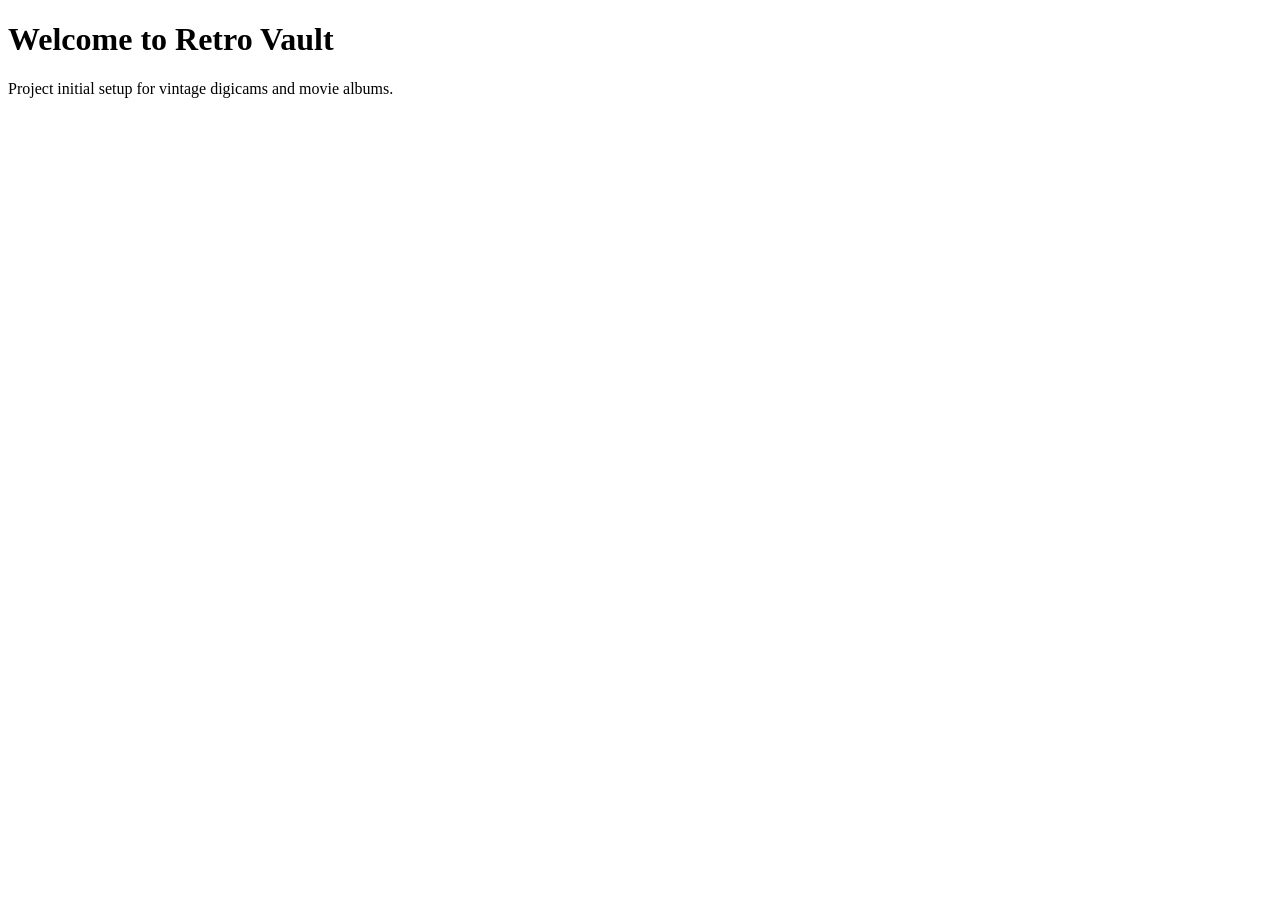
==== index.html @ f95a5327 "Initial commit: Setup project skeleton and README" ====
<!DOCTYPE html>
<html lang="en">
<head>
    <meta charset="UTF-8">
    <meta name="viewport" content="width=device-width, initial-scale=1.0">
    <title>Retro Vault - Vintage Digicams & Albums</title>
</head>
<body>
    <h1>Welcome to Retro Vault</h1>
    <p>Project initial setup for vintage digicams and movie albums.</p>
</body>
</html>
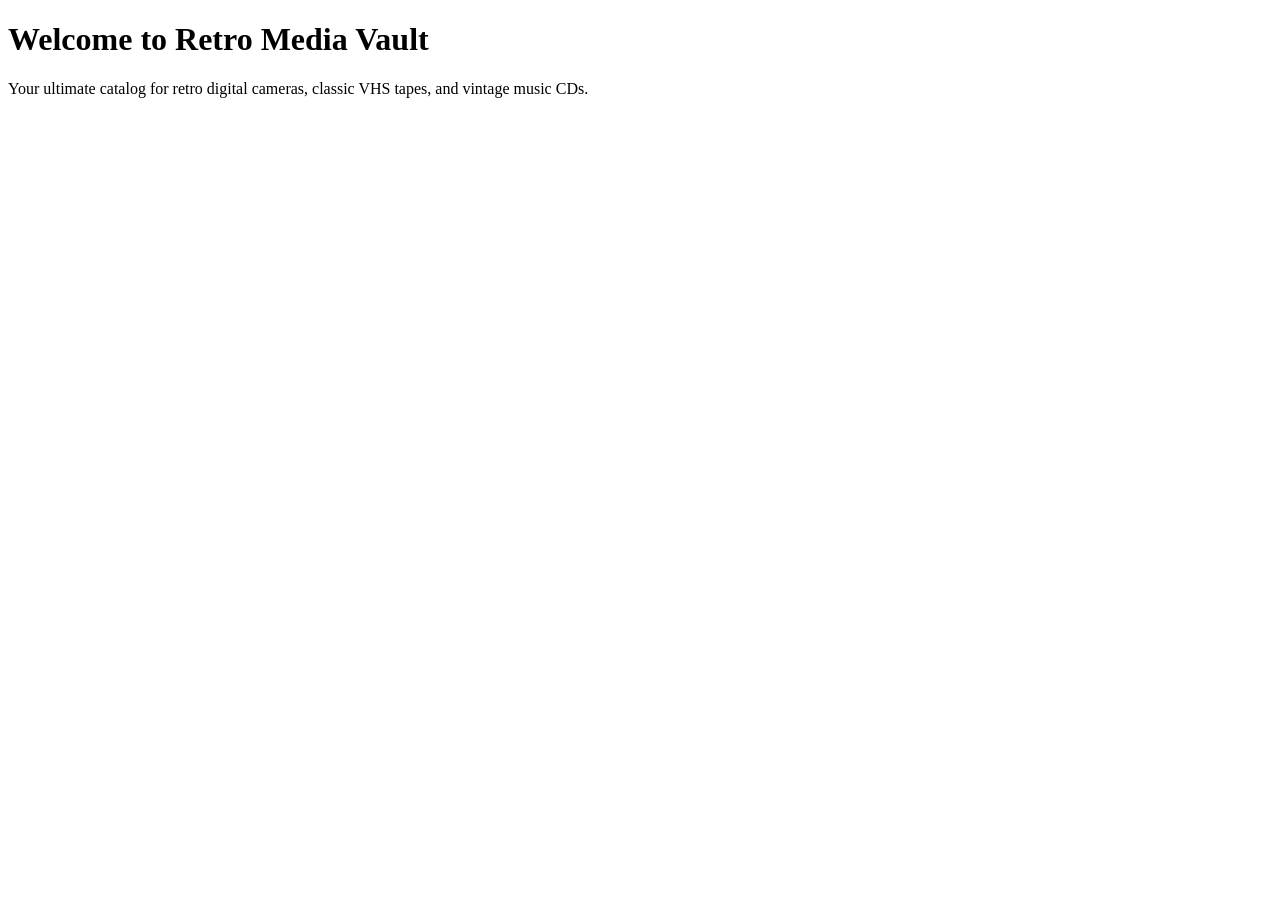
==== commit 8ad49c49: "Update project name to Retro Media Vault" ====
--- a/index.html
+++ b/index.html
@@ -3,10 +3,10 @@
 <head>
     <meta charset="UTF-8">
     <meta name="viewport" content="width=device-width, initial-scale=1.0">
-    <title>Retro Vault - Vintage Digicams & Albums</title>
+    <title>Retro Media Vault</title>
 </head>
 <body>
-    <h1>Welcome to Retro Vault</h1>
-    <p>Project initial setup for vintage digicams and movie albums.</p>
+    <h1>Welcome to Retro Media Vault</h1>
+    <p>Your ultimate catalog for retro digital cameras, classic VHS tapes, and vintage music CDs.</p>
 </body>
-</html>
+</html>
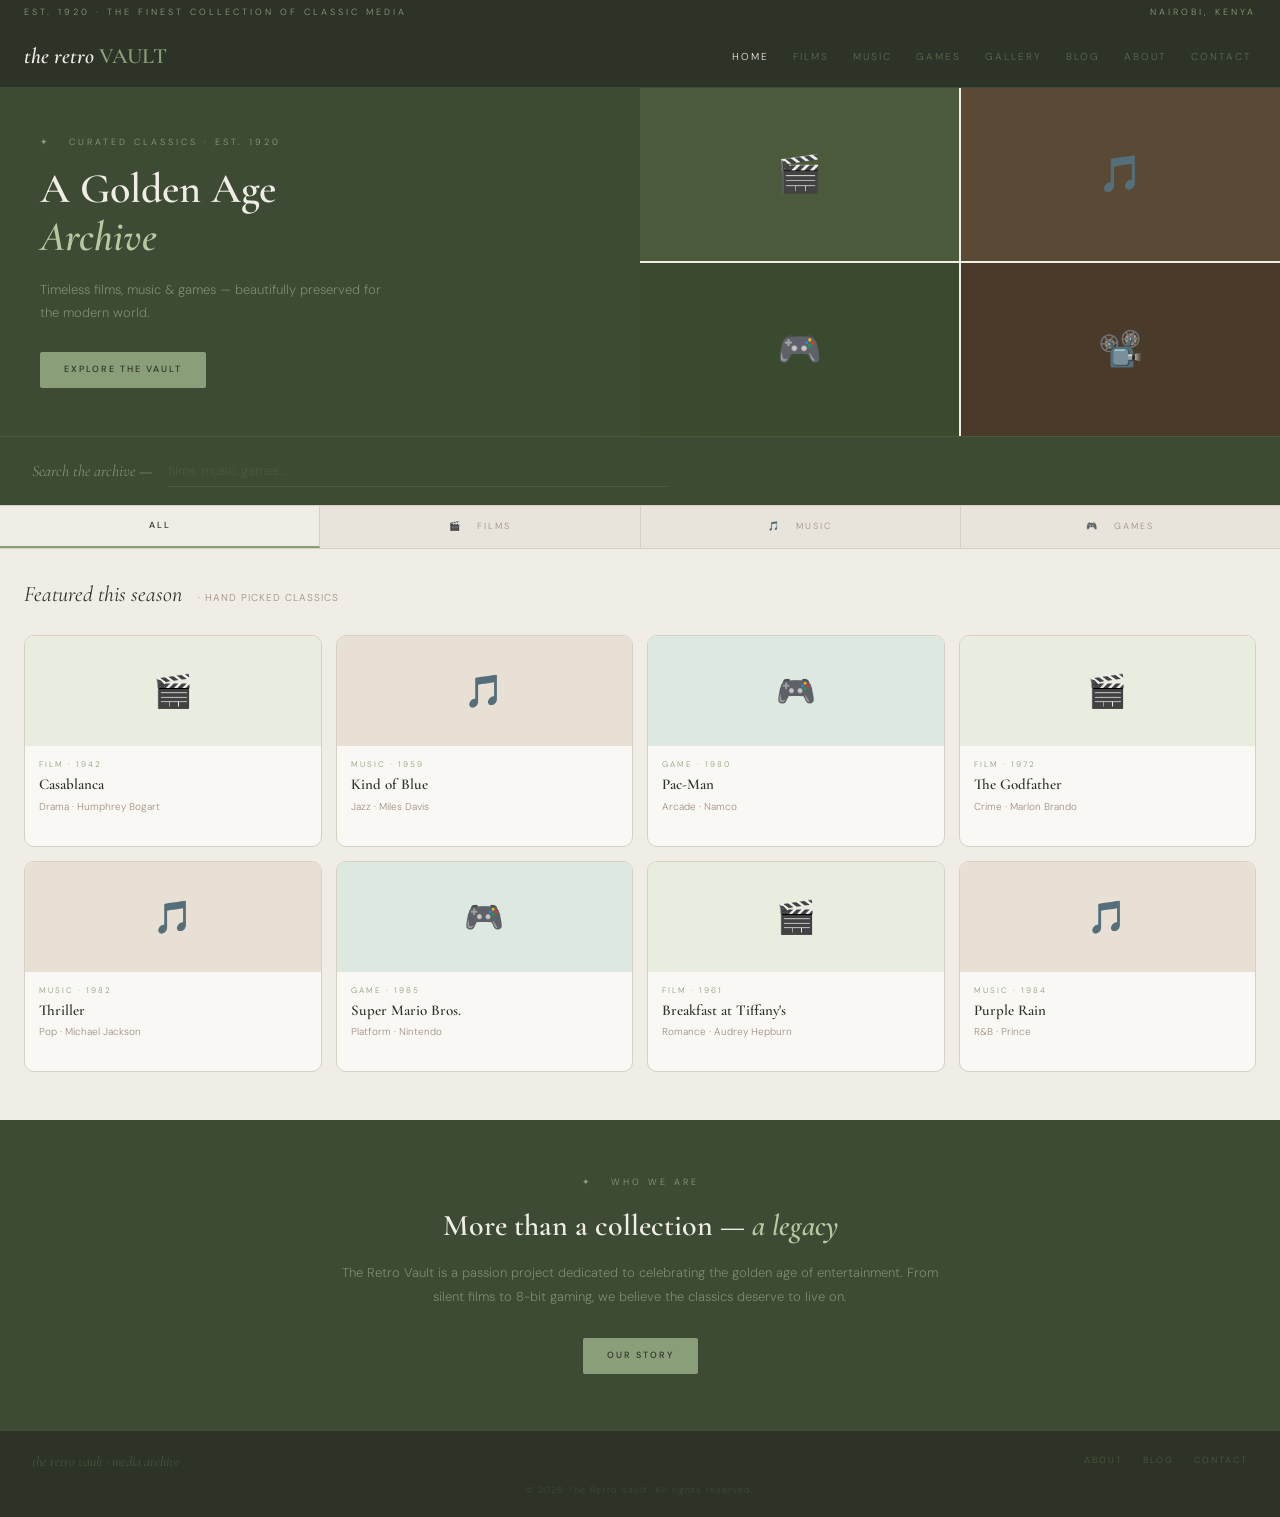
==== commit 125bc36a: "Add project structure with homepage, CSS styles and JS functionality" ====
--- a/index.html
+++ b/index.html
@@ -1,12 +1,189 @@
 <!DOCTYPE html>
 <html lang="en">
 <head>
-    <meta charset="UTF-8">
-    <meta name="viewport" content="width=device-width, initial-scale=1.0">
-    <title>Retro Media Vault</title>
+  <meta charset="UTF-8">
+  <meta name="viewport" content="width=device-width, initial-scale=1.0">
+  <title>The Retro Vault · Media Archive</title>
+  <link href="https://cdn.jsdelivr.net/npm/bootstrap@5.3.0/dist/css/bootstrap.min.css" rel="stylesheet">
+  <link href="https://fonts.googleapis.com/css2?family=Cormorant+Garamond:ital,wght@0,400;0,600;1,400;1,600&family=DM+Sans:wght@300;400;500&display=swap" rel="stylesheet">
+  <link rel="stylesheet" href="css/style.css">
 </head>
 <body>
-    <h1>Welcome to Retro Media Vault</h1>
-    <p>Your ultimate catalog for retro digital cameras, classic VHS tapes, and vintage music CDs.</p>
+
+  <!-- TOP BAR -->
+  <div class="top-bar">
+    <span>EST. 1920 · THE FINEST COLLECTION OF CLASSIC MEDIA</span>
+    <span>NAIROBI, KENYA</span>
+  </div>
+
+  <!-- NAVBAR -->
+  <nav class="navbar navbar-expand-lg main-nav">
+    <div class="container-fluid px-4">
+      <a class="navbar-brand nav-logo" href="index.html">
+        the retro <span>VAULT</span>
+      </a>
+      <button class="navbar-toggler" type="button" data-bs-toggle="collapse" data-bs-target="#navMenu">
+        <span class="navbar-toggler-icon"></span>
+      </button>
+      <div class="collapse navbar-collapse justify-content-end" id="navMenu">
+        <ul class="navbar-nav gap-3">
+          <li class="nav-item"><a class="nav-link active" href="index.html">HOME</a></li>
+          <li class="nav-item"><a class="nav-link" href="films.html">FILMS</a></li>
+          <li class="nav-item"><a class="nav-link" href="music.html">MUSIC</a></li>
+          <li class="nav-item"><a class="nav-link" href="games.html">GAMES</a></li>
+          <li class="nav-item"><a class="nav-link" href="gallery.html">GALLERY</a></li>
+          <li class="nav-item"><a class="nav-link" href="blog.html">BLOG</a></li>
+          <li class="nav-item"><a class="nav-link" href="about.html">ABOUT</a></li>
+          <li class="nav-item"><a class="nav-link" href="contact.html">CONTACT</a></li>
+        </ul>
+      </div>
+    </div>
+  </nav>
+
+  <!-- HERO -->
+  <section class="hero-section">
+    <div class="hero-left">
+      <div class="hero-tag">✦ &nbsp; CURATED CLASSICS · EST. 1920</div>
+      <h1 class="hero-title">A Golden Age<br><em>Archive</em></h1>
+      <p class="hero-sub">Timeless films, music & games — beautifully preserved for the modern world.</p>
+      <a href="films.html" class="hero-btn">EXPLORE THE VAULT</a>
+    </div>
+    <div class="hero-right">
+      <div class="hero-grid-item hg-a">🎬</div>
+      <div class="hero-grid-item hg-b">🎵</div>
+      <div class="hero-grid-item hg-c">🎮</div>
+      <div class="hero-grid-item hg-d">📽️</div>
+    </div>
+  </section>
+
+  <!-- SEARCH BAR -->
+  <div class="search-section">
+    <span class="search-label">Search the archive —</span>
+    <input type="text" id="searchInput" class="search-input" placeholder="films, music, games..." oninput="filterCards()">
+  </div>
+
+  <!-- CATEGORY FILTER -->
+  <div class="cat-bar">
+    <button class="cat-btn active" onclick="filterByCategory('all', this)">ALL</button>
+    <button class="cat-btn" onclick="filterByCategory('film', this)">🎬 &nbsp; FILMS</button>
+    <button class="cat-btn" onclick="filterByCategory('music', this)">🎵 &nbsp; MUSIC</button>
+    <button class="cat-btn" onclick="filterByCategory('game', this)">🎮 &nbsp; GAMES</button>
+  </div>
+
+  <!-- FEATURED COLLECTION -->
+  <section class="collection-section container-fluid px-4">
+    <div class="section-header">
+      <h2 class="section-title">Featured this season</h2>
+      <span class="section-sub">· HAND PICKED CLASSICS</span>
+    </div>
+
+    <div class="cards-grid" id="cardsGrid">
+
+      <div class="vault-card" data-category="film" data-title="casablanca">
+        <div class="card-thumb thumb-film">🎬</div>
+        <div class="card-body-inner">
+          <div class="card-cat">FILM · 1942</div>
+          <h3 class="card-title">Casablanca</h3>
+          <p class="card-meta">Drama · Humphrey Bogart</p>
+        </div>
+      </div>
+
+      <div class="vault-card" data-category="music" data-title="kind of blue">
+        <div class="card-thumb thumb-music">🎵</div>
+        <div class="card-body-inner">
+          <div class="card-cat">MUSIC · 1959</div>
+          <h3 class="card-title">Kind of Blue</h3>
+          <p class="card-meta">Jazz · Miles Davis</p>
+        </div>
+      </div>
+
+      <div class="vault-card" data-category="game" data-title="pac-man">
+        <div class="card-thumb thumb-game">🎮</div>
+        <div class="card-body-inner">
+          <div class="card-cat">GAME · 1980</div>
+          <h3 class="card-title">Pac-Man</h3>
+          <p class="card-meta">Arcade · Namco</p>
+        </div>
+      </div>
+
+      <div class="vault-card" data-category="film" data-title="the godfather">
+        <div class="card-thumb thumb-film">🎬</div>
+        <div class="card-body-inner">
+          <div class="card-cat">FILM · 1972</div>
+          <h3 class="card-title">The Godfather</h3>
+          <p class="card-meta">Crime · Marlon Brando</p>
+        </div>
+      </div>
+
+      <div class="vault-card" data-category="music" data-title="thriller">
+        <div class="card-thumb thumb-music">🎵</div>
+        <div class="card-body-inner">
+          <div class="card-cat">MUSIC · 1982</div>
+          <h3 class="card-title">Thriller</h3>
+          <p class="card-meta">Pop · Michael Jackson</p>
+        </div>
+      </div>
+
+      <div class="vault-card" data-category="game" data-title="super mario bros">
+        <div class="card-thumb thumb-game">🎮</div>
+        <div class="card-body-inner">
+          <div class="card-cat">GAME · 1985</div>
+          <h3 class="card-title">Super Mario Bros.</h3>
+          <p class="card-meta">Platform · Nintendo</p>
+        </div>
+      </div>
+
+      <div class="vault-card" data-category="film" data-title="breakfast at tiffanys">
+        <div class="card-thumb thumb-film">🎬</div>
+        <div class="card-body-inner">
+          <div class="card-cat">FILM · 1961</div>
+          <h3 class="card-title">Breakfast at Tiffany's</h3>
+          <p class="card-meta">Romance · Audrey Hepburn</p>
+        </div>
+      </div>
+
+      <div class="vault-card" data-category="music" data-title="purple rain">
+        <div class="card-thumb thumb-music">🎵</div>
+        <div class="card-body-inner">
+          <div class="card-cat">MUSIC · 1984</div>
+          <h3 class="card-title">Purple Rain</h3>
+          <p class="card-meta">R&B · Prince</p>
+        </div>
+      </div>
+
+    </div>
+
+    <!-- No results message -->
+    <div id="noResults" class="no-results" style="display:none;">
+      Nothing found in the archive for that search.
+    </div>
+
+  </section>
+
+  <!-- ABOUT STRIP -->
+  <section class="about-strip">
+    <div class="about-strip-inner">
+      <div class="about-strip-tag">✦ &nbsp; WHO WE ARE</div>
+      <h2 class="about-strip-title">More than a collection — <em>a legacy</em></h2>
+      <p class="about-strip-text">The Retro Vault is a passion project dedicated to celebrating the golden age of entertainment. From silent films to 8-bit gaming, we believe the classics deserve to live on.</p>
+      <a href="about.html" class="hero-btn">OUR STORY</a>
+    </div>
+  </section>
+
+  <!-- FOOTER -->
+  <footer class="main-footer">
+    <div class="footer-inner">
+      <div class="footer-logo">the retro vault · media archive</div>
+      <div class="footer-links">
+        <a href="about.html">ABOUT</a>
+        <a href="blog.html">BLOG</a>
+        <a href="contact.html">CONTACT</a>
+      </div>
+    </div>
+    <div class="footer-copy">© 2026 The Retro Vault. All rights reserved.</div>
+  </footer>
+
+  <script src="https://cdn.jsdelivr.net/npm/bootstrap@5.3.0/dist/js/bootstrap.bundle.min.js"></script>
+  <script src="js/main.js"></script>
 </body>
 </html>
--- a/css/style.css
+++ b/css/style.css
@@ -0,0 +1,418 @@
+@import url('https://fonts.googleapis.com/css2?family=Cormorant+Garamond:ital,wght@0,400;0,600;1,400;1,600&family=DM+Sans:wght@300;400;500&display=swap');
+
+/* ── ROOT & RESET ── */
+*, *::before, *::after { box-sizing: border-box; margin: 0; padding: 0; }
+
+:root {
+  --cream:       #f0ede6;
+  --cream-dark:  #e8e4db;
+  --cream-border:#d6cfc4;
+  --sage-deep:   #2e3328;
+  --sage-mid:    #3d4a34;
+  --sage-light:  #4a5a3a;
+  --sage-accent: #8a9e7a;
+  --sage-soft:   #b5c9a0;
+  --muted:       #7a8b70;
+  --text-muted:  #a09080;
+  --white:       #faf8f4;
+}
+
+body {
+  background: var(--cream);
+  color: var(--sage-deep);
+  font-family: 'DM Sans', sans-serif;
+  font-weight: 300;
+}
+
+/* ── TOP BAR ── */
+.top-bar {
+  background: var(--sage-deep);
+  padding: 6px 24px;
+  display: flex;
+  justify-content: space-between;
+  align-items: center;
+  font-size: 9px;
+  letter-spacing: 3px;
+  color: var(--sage-accent);
+}
+
+/* ── NAVBAR ── */
+.main-nav {
+  background: var(--sage-deep);
+  border-bottom: 1px solid var(--sage-mid);
+  padding: 0 !important;
+  height: 62px;
+}
+
+.nav-logo {
+  font-family: 'Cormorant Garamond', serif;
+  font-size: 22px;
+  font-weight: 600;
+  color: var(--cream) !important;
+  font-style: italic;
+  text-decoration: none;
+}
+
+.nav-logo span {
+  color: var(--sage-accent);
+  font-style: normal;
+}
+
+.navbar-nav .nav-link {
+  font-size: 10px;
+  letter-spacing: 2px;
+  color: #5a6b50 !important;
+  font-weight: 300;
+  transition: color 0.2s;
+  padding: 8px 4px !important;
+}
+
+.navbar-nav .nav-link:hover,
+.navbar-nav .nav-link.active {
+  color: var(--cream) !important;
+}
+
+.navbar-toggler { border-color: var(--sage-accent); }
+.navbar-toggler-icon { filter: invert(1); }
+
+/* ── HERO ── */
+.hero-section {
+  display: grid;
+  grid-template-columns: 1fr 1fr;
+  min-height: 280px;
+}
+
+.hero-left {
+  background: var(--sage-mid);
+  padding: 48px 40px;
+  display: flex;
+  flex-direction: column;
+  justify-content: center;
+}
+
+.hero-tag {
+  font-size: 9px;
+  letter-spacing: 3px;
+  color: var(--sage-accent);
+  margin-bottom: 16px;
+  font-weight: 300;
+}
+
+.hero-title {
+  font-family: 'Cormorant Garamond', serif;
+  font-size: 42px;
+  font-weight: 600;
+  color: var(--cream);
+  line-height: 1.15;
+  margin-bottom: 16px;
+}
+
+.hero-title em {
+  color: var(--sage-soft);
+  font-style: italic;
+}
+
+.hero-sub {
+  font-size: 13px;
+  color: var(--muted);
+  line-height: 1.8;
+  margin-bottom: 28px;
+  font-weight: 300;
+  max-width: 360px;
+}
+
+.hero-btn {
+  display: inline-block;
+  padding: 11px 24px;
+  background: var(--sage-accent);
+  color: var(--sage-deep);
+  font-size: 9px;
+  letter-spacing: 2px;
+  border-radius: 2px;
+  font-weight: 500;
+  text-decoration: none;
+  width: fit-content;
+  transition: background 0.2s;
+}
+
+.hero-btn:hover {
+  background: var(--sage-soft);
+  color: var(--sage-deep);
+}
+
+.hero-right {
+  display: grid;
+  grid-template-columns: 1fr 1fr;
+  grid-template-rows: 1fr 1fr;
+  gap: 2px;
+}
+
+.hero-grid-item {
+  display: flex;
+  align-items: center;
+  justify-content: center;
+  font-size: 36px;
+}
+
+.hg-a { background: #4a5a3a; }
+.hg-b { background: #5a4a35; }
+.hg-c { background: #3a4a2e; }
+.hg-d { background: #4a3a2a; }
+
+/* ── SEARCH ── */
+.search-section {
+  background: var(--sage-mid);
+  padding: 18px 32px;
+  display: flex;
+  align-items: center;
+  gap: 16px;
+  border-top: 1px solid var(--sage-light);
+}
+
+.search-label {
+  font-family: 'Cormorant Garamond', serif;
+  font-size: 16px;
+  font-style: italic;
+  color: var(--sage-accent);
+  white-space: nowrap;
+}
+
+.search-input {
+  flex: 1;
+  background: transparent;
+  border: none;
+  border-bottom: 1px solid var(--sage-light);
+  padding: 6px 0;
+  color: var(--cream);
+  font-family: 'DM Sans', sans-serif;
+  font-size: 13px;
+  font-weight: 300;
+  outline: none;
+  max-width: 500px;
+}
+
+.search-input::placeholder { color: #4a5a3a; }
+
+/* ── CATEGORY BAR ── */
+.cat-bar {
+  display: flex;
+  background: var(--cream-dark);
+  border-bottom: 1px solid var(--cream-border);
+  border-top: 1px solid var(--cream-border);
+  overflow-x: auto;
+}
+
+.cat-btn {
+  flex: 1;
+  padding: 13px 16px;
+  font-size: 9px;
+  letter-spacing: 2px;
+  color: var(--text-muted);
+  background: none;
+  border: none;
+  border-right: 1px solid var(--cream-border);
+  cursor: pointer;
+  font-family: 'DM Sans', sans-serif;
+  font-weight: 300;
+  transition: all 0.2s;
+  white-space: nowrap;
+}
+
+.cat-btn:last-child { border-right: none; }
+.cat-btn:hover { color: var(--sage-deep); }
+
+.cat-btn.active {
+  color: var(--sage-deep);
+  background: var(--cream);
+  font-weight: 500;
+  border-bottom: 2px solid var(--sage-accent);
+}
+
+/* ── COLLECTION SECTION ── */
+.collection-section {
+  padding: 32px 32px 48px;
+}
+
+.section-header {
+  display: flex;
+  align-items: baseline;
+  gap: 16px;
+  margin-bottom: 20px;
+}
+
+.section-title {
+  font-family: 'Cormorant Garamond', serif;
+  font-size: 22px;
+  font-style: italic;
+  color: var(--sage-deep);
+  font-weight: 400;
+}
+
+.section-sub {
+  font-size: 10px;
+  color: var(--text-muted);
+  letter-spacing: 1px;
+  font-weight: 300;
+}
+
+/* ── CARDS ── */
+.cards-grid {
+  display: grid;
+  grid-template-columns: repeat(4, 1fr);
+  gap: 14px;
+}
+
+.vault-card {
+  background: var(--white);
+  border-radius: 10px;
+  overflow: hidden;
+  border: 1px solid var(--cream-border);
+  cursor: pointer;
+  transition: transform 0.2s, box-shadow 0.2s;
+}
+
+.vault-card:hover {
+  transform: translateY(-4px);
+  box-shadow: 0 8px 24px rgba(46,51,40,0.1);
+}
+
+.card-thumb {
+  display: flex;
+  align-items: center;
+  justify-content: center;
+  font-size: 32px;
+  height: 110px;
+}
+
+.thumb-film  { background: #e8ede0; }
+.thumb-music { background: #e8e0d5; }
+.thumb-game  { background: #dde8e0; }
+
+.card-body-inner { padding: 12px 14px 16px; }
+
+.card-cat {
+  font-size: 8px;
+  letter-spacing: 2px;
+  color: var(--sage-accent);
+  margin-bottom: 5px;
+  font-weight: 300;
+}
+
+.card-title {
+  font-family: 'Cormorant Garamond', serif;
+  font-size: 15px;
+  color: var(--sage-deep);
+  line-height: 1.3;
+  margin-bottom: 4px;
+  font-weight: 600;
+}
+
+.card-meta {
+  font-size: 10px;
+  color: var(--text-muted);
+  font-weight: 300;
+}
+
+.no-results {
+  text-align: center;
+  padding: 48px;
+  font-family: 'Cormorant Garamond', serif;
+  font-style: italic;
+  font-size: 18px;
+  color: var(--text-muted);
+}
+
+/* ── ABOUT STRIP ── */
+.about-strip {
+  background: var(--sage-mid);
+  padding: 56px 32px;
+  text-align: center;
+}
+
+.about-strip-inner { max-width: 600px; margin: 0 auto; }
+
+.about-strip-tag {
+  font-size: 9px;
+  letter-spacing: 3px;
+  color: var(--sage-accent);
+  margin-bottom: 16px;
+}
+
+.about-strip-title {
+  font-family: 'Cormorant Garamond', serif;
+  font-size: 30px;
+  color: var(--cream);
+  margin-bottom: 16px;
+  font-weight: 600;
+  line-height: 1.3;
+}
+
+.about-strip-title em {
+  color: var(--sage-soft);
+  font-style: italic;
+}
+
+.about-strip-text {
+  font-size: 13px;
+  color: var(--muted);
+  line-height: 1.9;
+  margin-bottom: 28px;
+  font-weight: 300;
+}
+
+/* ── FOOTER ── */
+.main-footer {
+  background: var(--sage-deep);
+  padding: 20px 32px;
+  border-top: 1px solid var(--sage-mid);
+}
+
+.footer-inner {
+  display: flex;
+  align-items: center;
+  justify-content: space-between;
+  margin-bottom: 12px;
+}
+
+.footer-logo {
+  font-family: 'Cormorant Garamond', serif;
+  font-size: 14px;
+  font-style: italic;
+  color: #4a5a3a;
+}
+
+.footer-links { display: flex; gap: 20px; }
+
+.footer-links a {
+  font-size: 9px;
+  color: #4a5a3a;
+  letter-spacing: 2px;
+  text-decoration: none;
+  font-weight: 300;
+  transition: color 0.2s;
+}
+
+.footer-links a:hover { color: var(--sage-accent); }
+
+.footer-copy {
+  font-size: 9px;
+  color: #3d4a34;
+  letter-spacing: 1px;
+  text-align: center;
+}
+
+/* ── RESPONSIVE ── */
+@media (max-width: 768px) {
+  .hero-section { grid-template-columns: 1fr; }
+  .hero-right { display: none; }
+  .hero-left { padding: 36px 24px; }
+  .hero-title { font-size: 30px; }
+  .cards-grid { grid-template-columns: repeat(2, 1fr); }
+  .top-bar span:last-child { display: none; }
+  .search-section { padding: 14px 20px; }
+  .collection-section { padding: 24px 20px 40px; }
+}
+
+@media (max-width: 480px) {
+  .cards-grid { grid-template-columns: 1fr; }
+}
